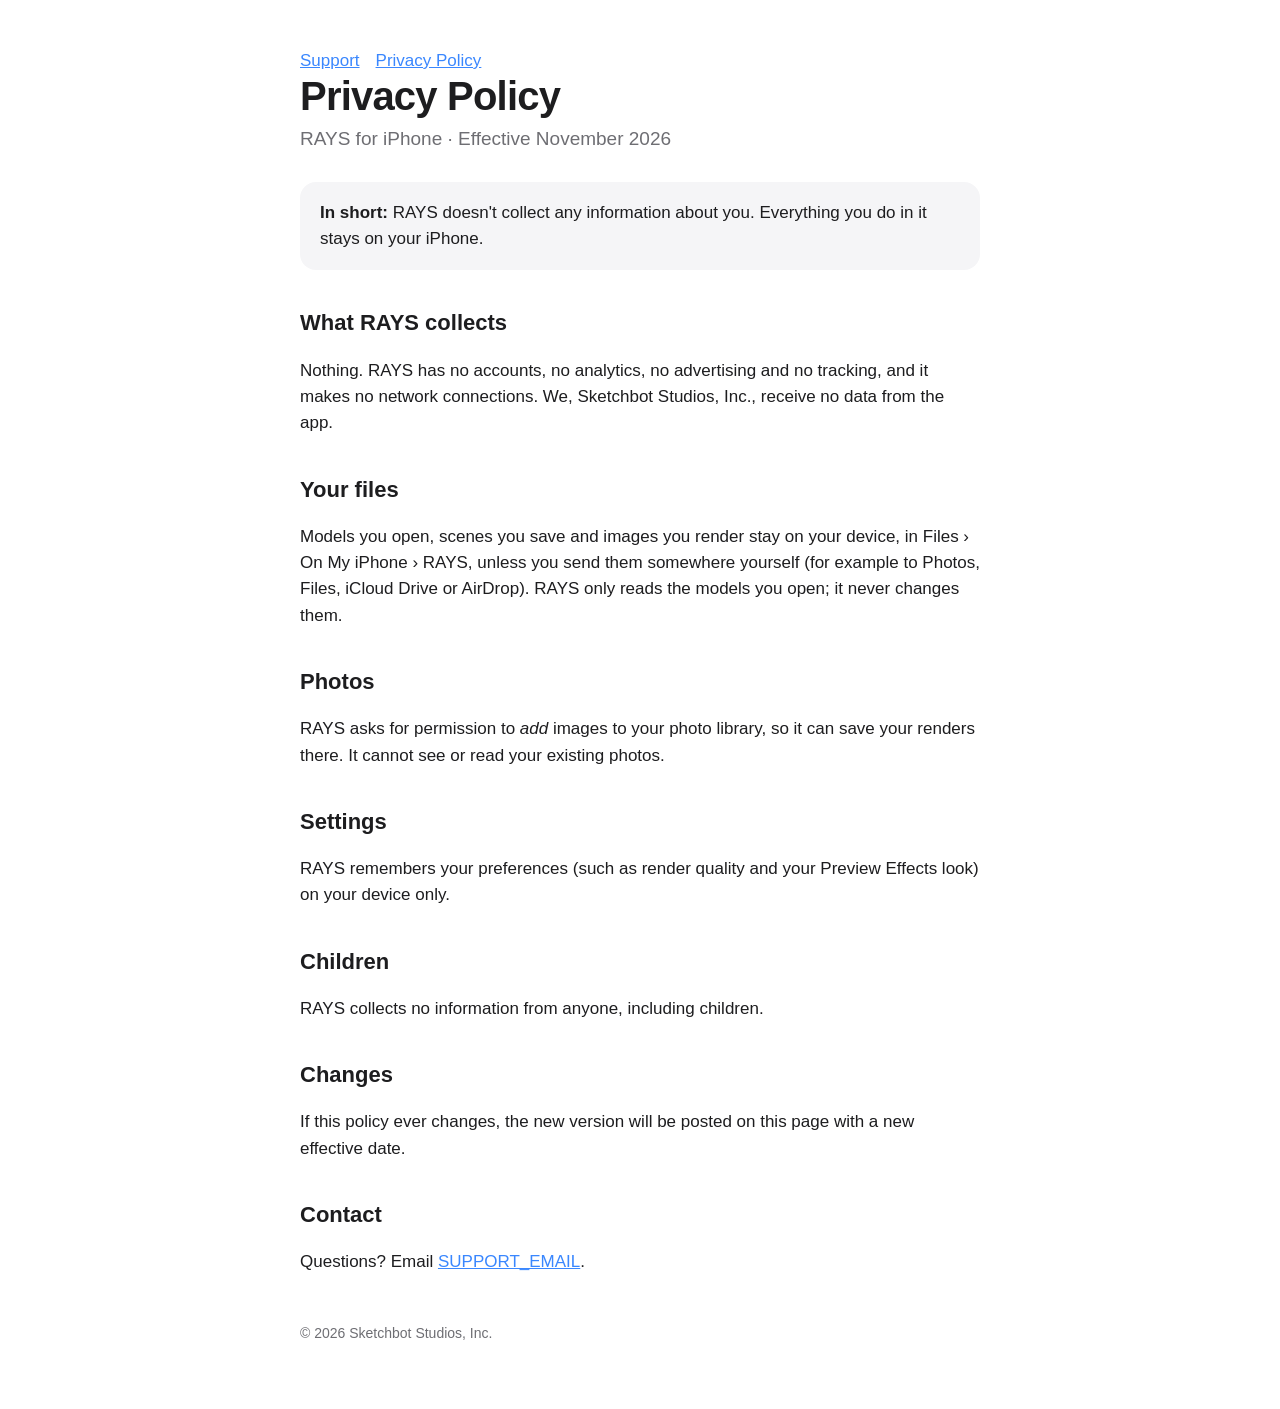
==== privacy.html @ 6722fd11 "Support and privacy pages for RAYS Co-Authored-By: Claude Opus 5.5 <noreply@anthropic.com>" ====
<!doctype html>
<html lang="en">
<head>
<meta charset="utf-8">
<meta name="viewport" content="width=device-width, initial-scale=1">
<title>RAYS Privacy Policy</title>
<meta name="description" content="RAYS collects no data.">
<link rel="stylesheet" href="style.css">
</head>
<body>
<main>
  <nav><a href="index.html">Support</a><a href="privacy.html">Privacy Policy</a></nav>
  <h1>Privacy Policy</h1>
  <p class="sub">RAYS for iPhone · Effective November 2026</p>

  <div class="card"><strong>In short:</strong> RAYS doesn't collect any information about you. Everything you do in it stays on your iPhone.</div>

  <h2>What RAYS collects</h2>
  <p>Nothing. RAYS has no accounts, no analytics, no advertising and no tracking, and it makes no network connections. We, Sketchbot Studios, Inc., receive no data from the app.</p>

  <h2>Your files</h2>
  <p>Models you open, scenes you save and images you render stay on your device, in Files › On My iPhone › RAYS, unless you send them somewhere yourself (for example to Photos, Files, iCloud Drive or AirDrop). RAYS only reads the models you open; it never changes them.</p>

  <h2>Photos</h2>
  <p>RAYS asks for permission to <em>add</em> images to your photo library, so it can save your renders there. It cannot see or read your existing photos.</p>

  <h2>Settings</h2>
  <p>RAYS remembers your preferences (such as render quality and your Preview Effects look) on your device only.</p>

  <h2>Children</h2>
  <p>RAYS collects no information from anyone, including children.</p>

  <h2>Changes</h2>
  <p>If this policy ever changes, the new version will be posted on this page with a new effective date.</p>

  <h2>Contact</h2>
  <p>Questions? Email <a href="mailto:SUPPORT_EMAIL?subject=RAYS%20privacy">SUPPORT_EMAIL</a>.</p>

  <footer>© 2026 Sketchbot Studios, Inc.</footer>
</main>
</body>
</html>
---- style.css ----
:root { --bg: #ffffff; --fg: #1d1d1f; --muted: #6e6e73; --accent: #3a87fe; --card: #f5f5f7; }
@media (prefers-color-scheme: dark) {
  :root { --bg: #000000; --fg: #f5f5f7; --muted: #a1a1a6; --accent: #5a9cff; --card: #1c1c1e; }
}
* { box-sizing: border-box; }
body { margin: 0; background: var(--bg); color: var(--fg);
  font: 17px/1.55 -apple-system, BlinkMacSystemFont, "SF Pro Text", "Helvetica Neue", Arial, sans-serif; }
main { max-width: 720px; margin: 0 auto; padding: 48px 20px 64px; }
h1 { font-size: 40px; line-height: 1.1; margin: 0 0 6px; letter-spacing: -0.02em; }
h2 { font-size: 22px; margin: 36px 0 8px; }
.sub { color: var(--muted); margin: 0 0 28px; font-size: 19px; }
a { color: var(--accent); }
.card { background: var(--card); border-radius: 16px; padding: 18px 20px; margin: 16px 0; }
ul { padding-left: 22px; }
footer { color: var(--muted); font-size: 14px; margin-top: 48px; }
nav a { margin-right: 16px; }
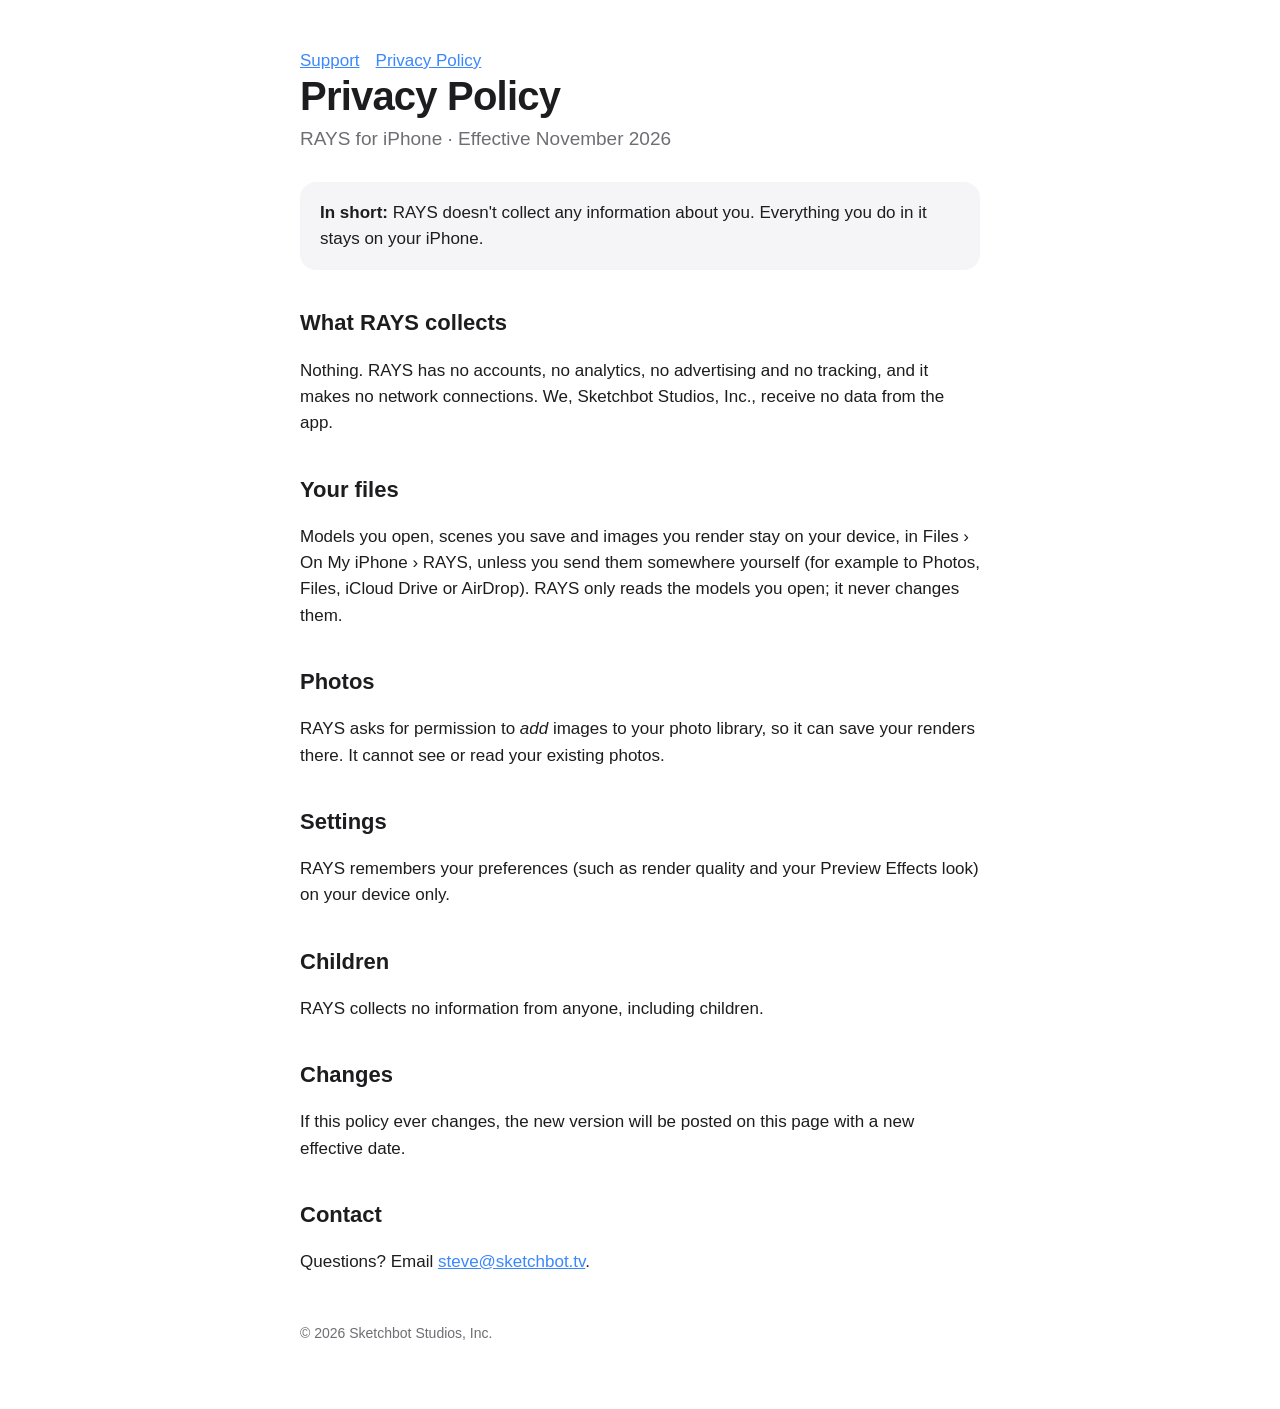
==== commit 35b200a8: "Support email: steve@sketchbot.tv Co-Authored-By: Claude Opus 5.5 <noreply@anthropic.com>" ====
--- a/privacy.html
+++ b/privacy.html
@@ -34,7 +34,7 @@
   <p>If this policy ever changes, the new version will be posted on this page with a new effective date.</p>
 
   <h2>Contact</h2>
-  <p>Questions? Email <a href="mailto:SUPPORT_EMAIL?subject=RAYS%20privacy">SUPPORT_EMAIL</a>.</p>
+  <p>Questions? Email <a href="mailto:steve@sketchbot.tv?subject=RAYS%20privacy">steve@sketchbot.tv</a>.</p>
 
   <footer>© 2026 Sketchbot Studios, Inc.</footer>
 </main>
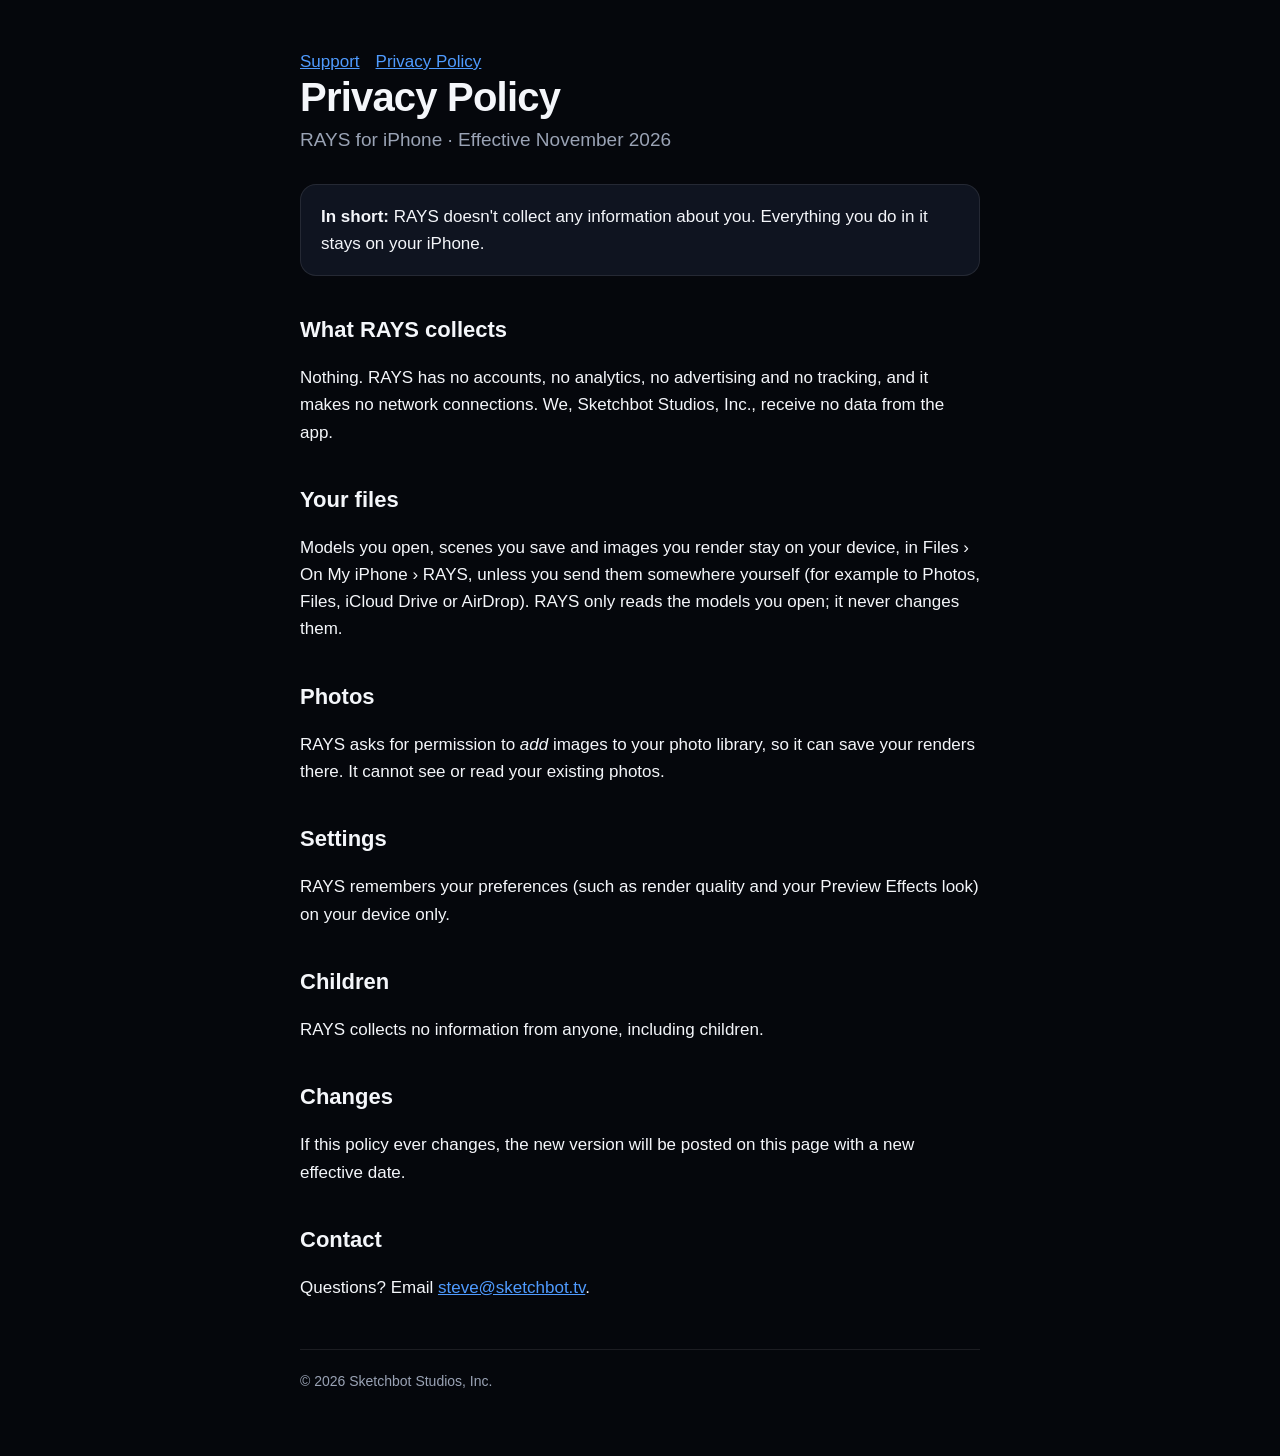
==== commit 9c7eb6b2: "Dark always, matching the RAYS marketing page Co-Authored-By: Claude Opus 5.5 <noreply@anthropic.com" ====
--- a/privacy.html
+++ b/privacy.html
@@ -5,7 +5,9 @@
 <meta name="viewport" content="width=device-width, initial-scale=1">
 <title>RAYS Privacy Policy</title>
 <meta name="description" content="RAYS collects no data.">
-<link rel="stylesheet" href="style.css">
+<meta name="color-scheme" content="dark">
+<meta name="theme-color" content="#05070c">
+<link rel="stylesheet" href="style.css?v=2">
 </head>
 <body>
 <main>
--- a/style.css
+++ b/style.css
@@ -1,16 +1,14 @@
-:root { --bg: #ffffff; --fg: #1d1d1f; --muted: #6e6e73; --accent: #3a87fe; --card: #f5f5f7; }
-@media (prefers-color-scheme: dark) {
-  :root { --bg: #000000; --fg: #f5f5f7; --muted: #a1a1a6; --accent: #5a9cff; --card: #1c1c1e; }
-}
+/* Dark always, matching the RAYS marketing page (Steve 2026-11-09: "Dark mode for all"). */
+:root { color-scheme: dark; --bg: #05070c; --fg: #f4f6fa; --muted: #9aa3b5; --accent: #4f9bff; --card: #0f1420; --line: rgba(255,255,255,0.09); }
 * { box-sizing: border-box; }
 body { margin: 0; background: var(--bg); color: var(--fg);
-  font: 17px/1.55 -apple-system, BlinkMacSystemFont, "SF Pro Text", "Helvetica Neue", Arial, sans-serif; }
+  font: 17px/1.6 Arial, "Helvetica Neue", Helvetica, sans-serif; -webkit-font-smoothing: antialiased; }
 main { max-width: 720px; margin: 0 auto; padding: 48px 20px 64px; }
 h1 { font-size: 40px; line-height: 1.1; margin: 0 0 6px; letter-spacing: -0.02em; }
 h2 { font-size: 22px; margin: 36px 0 8px; }
 .sub { color: var(--muted); margin: 0 0 28px; font-size: 19px; }
 a { color: var(--accent); }
-.card { background: var(--card); border-radius: 16px; padding: 18px 20px; margin: 16px 0; }
+.card { background: var(--card); border: 1px solid var(--line); border-radius: 16px; padding: 18px 20px; margin: 16px 0; }
 ul { padding-left: 22px; }
-footer { color: var(--muted); font-size: 14px; margin-top: 48px; }
+footer { color: var(--muted); font-size: 14px; margin-top: 48px; padding-top: 20px; border-top: 1px solid var(--line); }
 nav a { margin-right: 16px; }
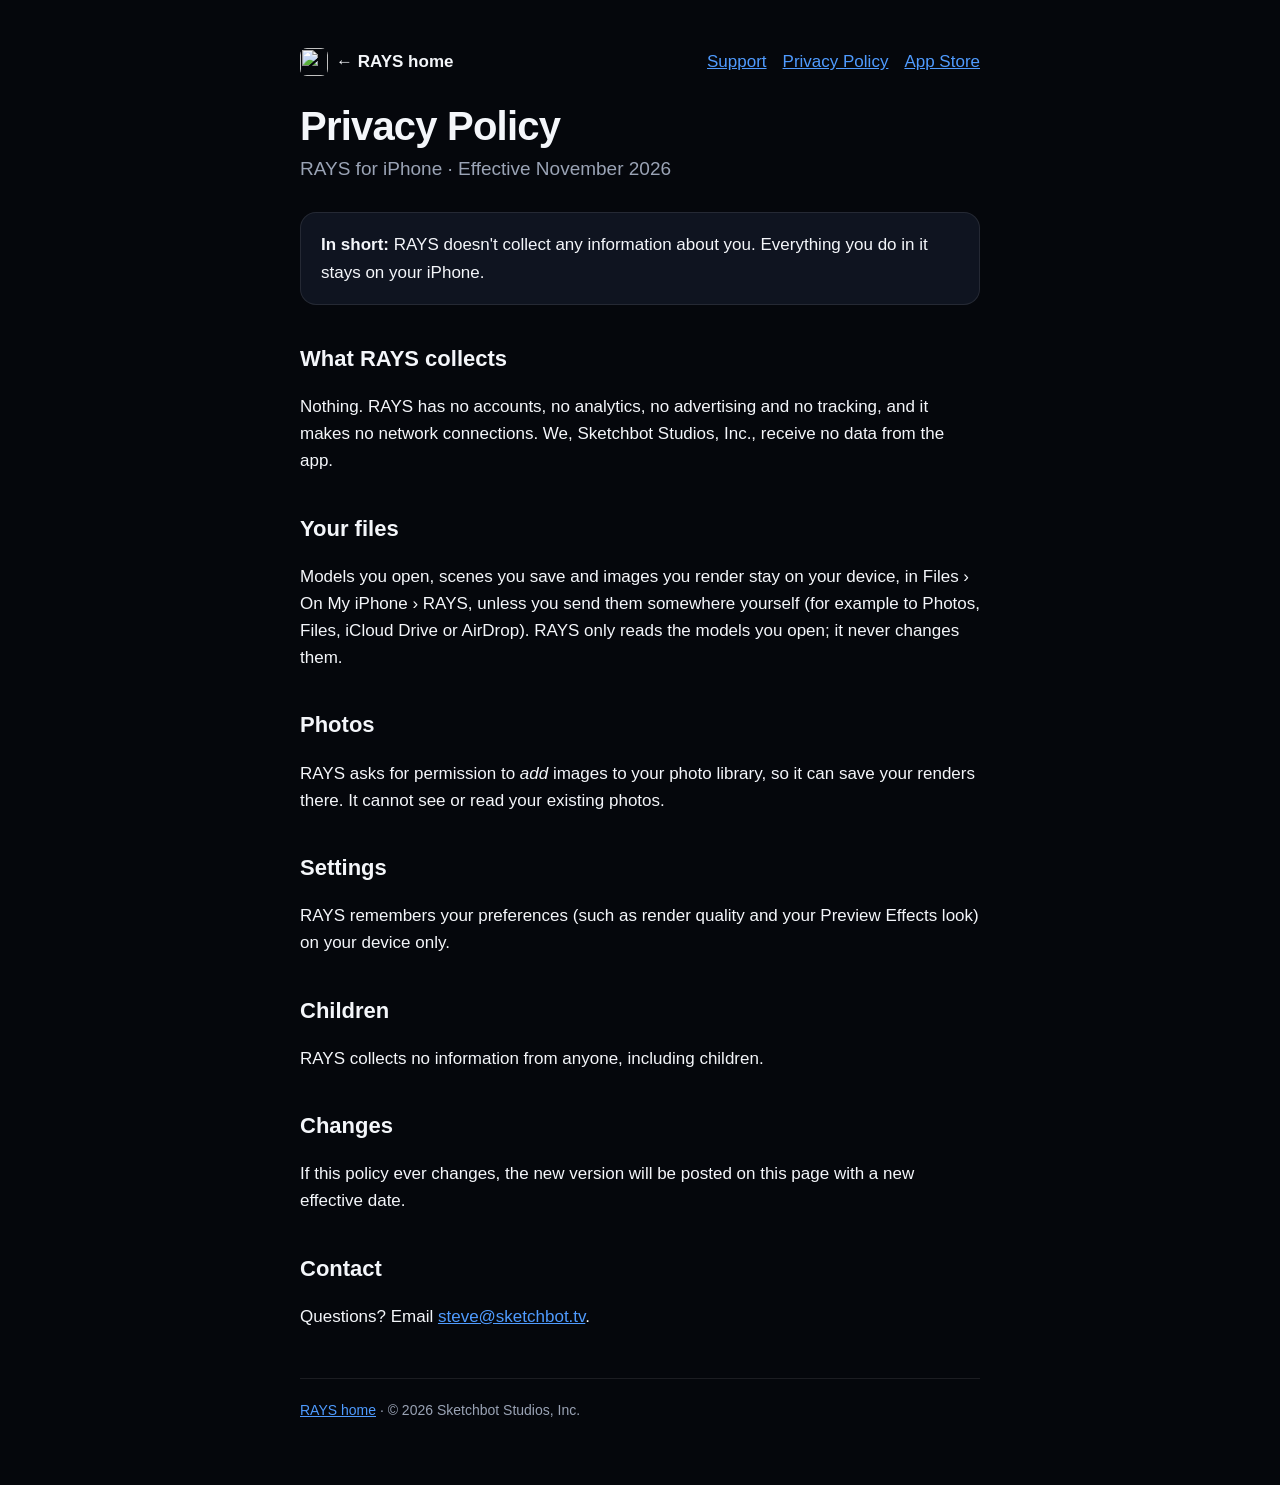
==== commit 07e230f2: "Support and Privacy: RAYS home link and App Store link; common questions as orange-titled cards" ====
--- a/privacy.html
+++ b/privacy.html
@@ -7,11 +7,14 @@
 <meta name="description" content="RAYS collects no data.">
 <meta name="color-scheme" content="dark">
 <meta name="theme-color" content="#05070c">
-<link rel="stylesheet" href="style.css?v=2">
+<link rel="stylesheet" href="style.css?v=3">
 </head>
 <body>
 <main>
-  <nav><a href="index.html">Support</a><a href="privacy.html">Privacy Policy</a></nav>
+  <nav class="top">
+    <a class="home" href="https://stevetalkowski.github.io/rays/"><img src="https://stevetalkowski.github.io/rays/img/icon.png" alt="">&larr; RAYS home</a>
+    <span class="links"><a href="index.html">Support</a><a href="privacy.html">Privacy Policy</a><a href="https://apps.apple.com/app/id6831028418">App Store</a></span>
+  </nav>
   <h1>Privacy Policy</h1>
   <p class="sub">RAYS for iPhone · Effective November 2026</p>
 
@@ -38,7 +41,7 @@
   <h2>Contact</h2>
   <p>Questions? Email <a href="mailto:steve@sketchbot.tv?subject=RAYS%20privacy">steve@sketchbot.tv</a>.</p>
 
-  <footer>© 2026 Sketchbot Studios, Inc.</footer>
+  <footer><a href="https://stevetalkowski.github.io/rays/">RAYS home</a> &middot; © 2026 Sketchbot Studios, Inc.</footer>
 </main>
 </body>
 </html>
--- a/style.css
+++ b/style.css
@@ -12,3 +12,16 @@
 ul { padding-left: 22px; }
 footer { color: var(--muted); font-size: 14px; margin-top: 48px; padding-top: 20px; border-top: 1px solid var(--line); }
 nav a { margin-right: 16px; }
+
+/* Top bar: back to the RAYS home page (Steve 2026-11-11). */
+nav.top { display: flex; justify-content: space-between; align-items: center; flex-wrap: wrap; gap: 10px 16px; margin-bottom: 28px; }
+nav.top .home { display: inline-flex; align-items: center; gap: 8px; color: var(--fg); text-decoration: none; font-weight: 600; }
+nav.top .home:hover { color: var(--accent); }
+nav.top .home img { width: 28px; height: 28px; border-radius: 7px; }
+nav.top .links a { margin: 0 0 0 16px; }
+nav.top .links a:first-child { margin-left: 0; }
+/* Common questions: the question in orange, the answer beneath, each in its own card. */
+:root { --orange: #ff8a1f; }
+.qa { background: var(--card); border: 1px solid var(--line); border-left: 3px solid var(--orange); border-radius: 12px; padding: 14px 18px; margin: 12px 0; }
+.qa .q { color: var(--orange); font-size: 18px; margin: 0 0 6px; line-height: 1.35; }
+.qa .a { margin: 0; color: #d7dce6; }
